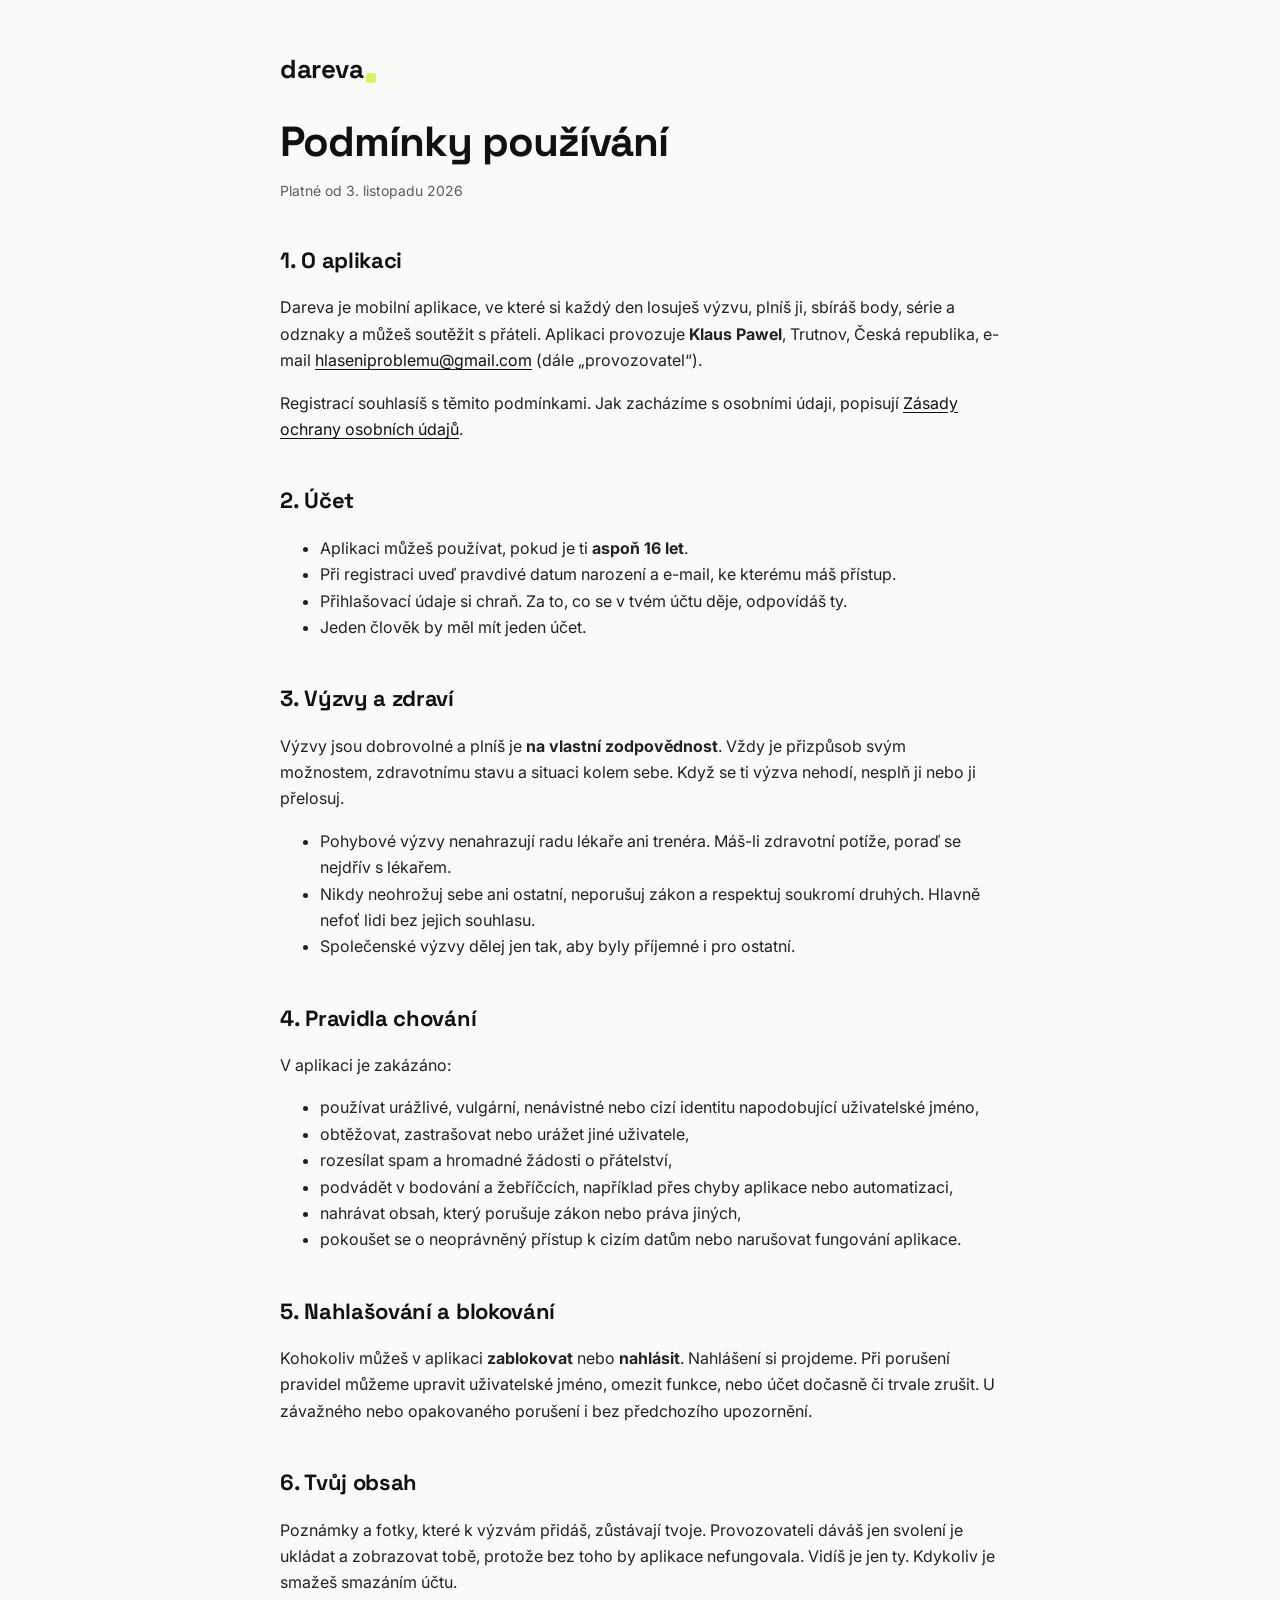
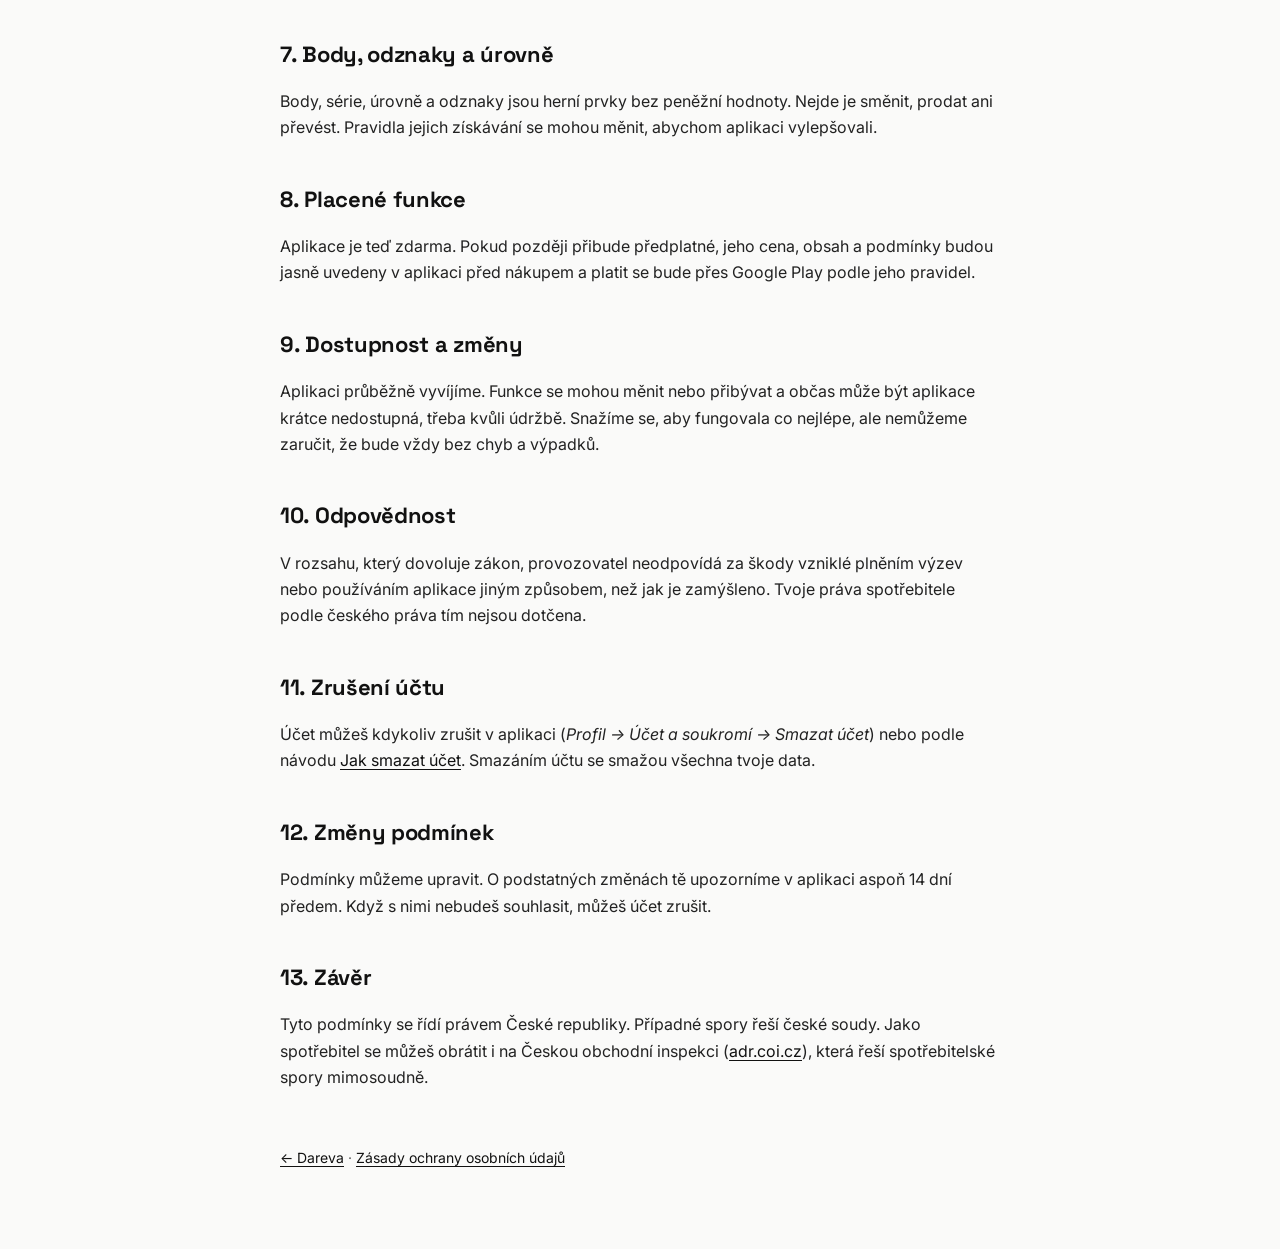
==== podminky.html @ ab892ec5 "Add files via upload" ====
<!doctype html>
<html lang="cs">
<head>
<meta charset="utf-8">
<meta name="viewport" content="width=device-width, initial-scale=1">
<title>Podmínky používání – Dareva</title>
<meta name="description" content="Pravidla používání aplikace Dareva.">
<link rel="preconnect" href="https://fonts.googleapis.com">
<link href="https://fonts.googleapis.com/css2?family=Inter:wght@400;600&family=Space+Grotesk:wght@700&display=swap" rel="stylesheet">
<link rel="stylesheet" href="styl.css">
</head>
<body>
<main>
  <a class="logo" href="index.html">dareva<span></span></a>
  <h1>Podmínky používání</h1>
  <p class="meta">Platné od 3. listopadu 2026</p>

  <h2>1. O aplikaci</h2>
  <p>Dareva je mobilní aplikace, ve které si každý den losuješ výzvu, plníš ji, sbíráš body, série a odznaky a můžeš soutěžit s přáteli. Aplikaci provozuje <strong>Klaus Pawel</strong>, Trutnov, Česká republika, e-mail <a href="mailto:hlaseniproblemu@gmail.com">hlaseniproblemu@gmail.com</a> (dále „provozovatel“).</p>
  <p>Registrací souhlasíš s těmito podmínkami. Jak zacházíme s osobními údaji, popisují <a href="soukromi.html">Zásady ochrany osobních údajů</a>.</p>

  <h2>2. Účet</h2>
  <ul>
    <li>Aplikaci můžeš používat, pokud je ti <strong>aspoň 16 let</strong>.</li>
    <li>Při registraci uveď pravdivé datum narození a e-mail, ke kterému máš přístup.</li>
    <li>Přihlašovací údaje si chraň. Za to, co se v tvém účtu děje, odpovídáš ty.</li>
    <li>Jeden člověk by měl mít jeden účet.</li>
  </ul>

  <h2>3. Výzvy a zdraví</h2>
  <p>Výzvy jsou dobrovolné a plníš je <strong>na vlastní zodpovědnost</strong>. Vždy je přizpůsob svým možnostem, zdravotnímu stavu a situaci kolem sebe. Když se ti výzva nehodí, nesplň ji nebo ji přelosuj.</p>
  <ul>
    <li>Pohybové výzvy nenahrazují radu lékaře ani trenéra. Máš-li zdravotní potíže, poraď se nejdřív s lékařem.</li>
    <li>Nikdy neohrožuj sebe ani ostatní, neporušuj zákon a respektuj soukromí druhých. Hlavně nefoť lidi bez jejich souhlasu.</li>
    <li>Společenské výzvy dělej jen tak, aby byly příjemné i pro ostatní.</li>
  </ul>

  <h2>4. Pravidla chování</h2>
  <p>V aplikaci je zakázáno:</p>
  <ul>
    <li>používat urážlivé, vulgární, nenávistné nebo cizí identitu napodobující uživatelské jméno,</li>
    <li>obtěžovat, zastrašovat nebo urážet jiné uživatele,</li>
    <li>rozesílat spam a hromadné žádosti o přátelství,</li>
    <li>podvádět v bodování a žebříčcích, například přes chyby aplikace nebo automatizaci,</li>
    <li>nahrávat obsah, který porušuje zákon nebo práva jiných,</li>
    <li>pokoušet se o neoprávněný přístup k cizím datům nebo narušovat fungování aplikace.</li>
  </ul>

  <h2>5. Nahlašování a blokování</h2>
  <p>Kohokoliv můžeš v aplikaci <strong>zablokovat</strong> nebo <strong>nahlásit</strong>. Nahlášení si projdeme. Při porušení pravidel můžeme upravit uživatelské jméno, omezit funkce, nebo účet dočasně či trvale zrušit. U závažného nebo opakovaného porušení i bez předchozího upozornění.</p>

  <h2>6. Tvůj obsah</h2>
  <p>Poznámky a fotky, které k výzvám přidáš, zůstávají tvoje. Provozovateli dáváš jen svolení je ukládat a zobrazovat tobě, protože bez toho by aplikace nefungovala. Vidíš je jen ty. Kdykoliv je smažeš smazáním účtu.</p>

  <h2>7. Body, odznaky a úrovně</h2>
  <p>Body, série, úrovně a odznaky jsou herní prvky bez peněžní hodnoty. Nejde je směnit, prodat ani převést. Pravidla jejich získávání se mohou měnit, abychom aplikaci vylepšovali.</p>

  <h2>8. Placené funkce</h2>
  <p>Aplikace je teď zdarma. Pokud později přibude předplatné, jeho cena, obsah a podmínky budou jasně uvedeny v aplikaci před nákupem a platit se bude přes Google Play podle jeho pravidel.</p>

  <h2>9. Dostupnost a změny</h2>
  <p>Aplikaci průběžně vyvíjíme. Funkce se mohou měnit nebo přibývat a občas může být aplikace krátce nedostupná, třeba kvůli údržbě. Snažíme se, aby fungovala co nejlépe, ale nemůžeme zaručit, že bude vždy bez chyb a výpadků.</p>

  <h2>10. Odpovědnost</h2>
  <p>V rozsahu, který dovoluje zákon, provozovatel neodpovídá za škody vzniklé plněním výzev nebo používáním aplikace jiným způsobem, než jak je zamýšleno. Tvoje práva spotřebitele podle českého práva tím nejsou dotčena.</p>

  <h2>11. Zrušení účtu</h2>
  <p>Účet můžeš kdykoliv zrušit v aplikaci (<em>Profil → Účet a soukromí → Smazat účet</em>) nebo podle návodu <a href="smazani-uctu.html">Jak smazat účet</a>. Smazáním účtu se smažou všechna tvoje data.</p>

  <h2>12. Změny podmínek</h2>
  <p>Podmínky můžeme upravit. O podstatných změnách tě upozorníme v aplikaci aspoň 14 dní předem. Když s nimi nebudeš souhlasit, můžeš účet zrušit.</p>

  <h2>13. Závěr</h2>
  <p>Tyto podmínky se řídí právem České republiky. Případné spory řeší české soudy. Jako spotřebitel se můžeš obrátit i na Českou obchodní inspekci (<a href="https://adr.coi.cz">adr.coi.cz</a>), která řeší spotřebitelské spory mimosoudně.</p>

  <footer><a href="index.html">← Dareva</a> · <a href="soukromi.html">Zásady ochrany osobních údajů</a></footer>
</main>
</body>
</html>
---- styl.css ----
:root { --pozadi:#FAFAF9; --povrch:#FFFFFF; --text:#111111; --tlumeny:#5C5C5C; --okraj:#E7E7E4; --akcent:#D7F75B; }
* { box-sizing: border-box; }
body { margin:0; background:var(--pozadi); color:var(--text); font-family:"Inter",system-ui,-apple-system,"Segoe UI",sans-serif; font-size:16px; line-height:1.65; }
main { max-width:760px; margin:0 auto; padding:48px 20px 80px; }
.logo { font-family:"Space Grotesk",system-ui,sans-serif; font-weight:700; font-size:26px; letter-spacing:-0.5px; text-decoration:none; color:var(--text); display:inline-flex; align-items:flex-end; gap:3px; }
.logo span { display:inline-block; width:10px; height:10px; border-radius:3px; background:var(--akcent); margin-bottom:8px; }
h1 { font-family:"Space Grotesk",system-ui,sans-serif; font-size:clamp(30px,6vw,42px); line-height:1.1; letter-spacing:-1px; margin:28px 0 8px; }
h2 { font-family:"Space Grotesk",system-ui,sans-serif; font-size:22px; letter-spacing:-0.3px; margin:40px 0 8px; }
p, li { color:#222; }
.meta { color:var(--tlumeny); font-size:14px; margin-bottom:28px; }
.karta { background:var(--povrch); border:1px solid var(--okraj); border-radius:12px; padding:18px 20px; margin:16px 0; }
table { width:100%; border-collapse:collapse; font-size:15px; }
th, td { text-align:left; vertical-align:top; padding:10px 8px; border-bottom:1px solid var(--okraj); }
th { font-weight:600; }
.tabulka { overflow-x:auto; }
a { color:var(--text); text-underline-offset:3px; }
a:hover { color:var(--tlumeny); }
.odkazy a { display:block; background:var(--povrch); border:1px solid var(--okraj); border-radius:12px; padding:18px 20px; margin:12px 0; text-decoration:none; font-weight:600; }
.odkazy a:hover { border-color:var(--text); }
footer { margin-top:56px; color:var(--tlumeny); font-size:14px; }
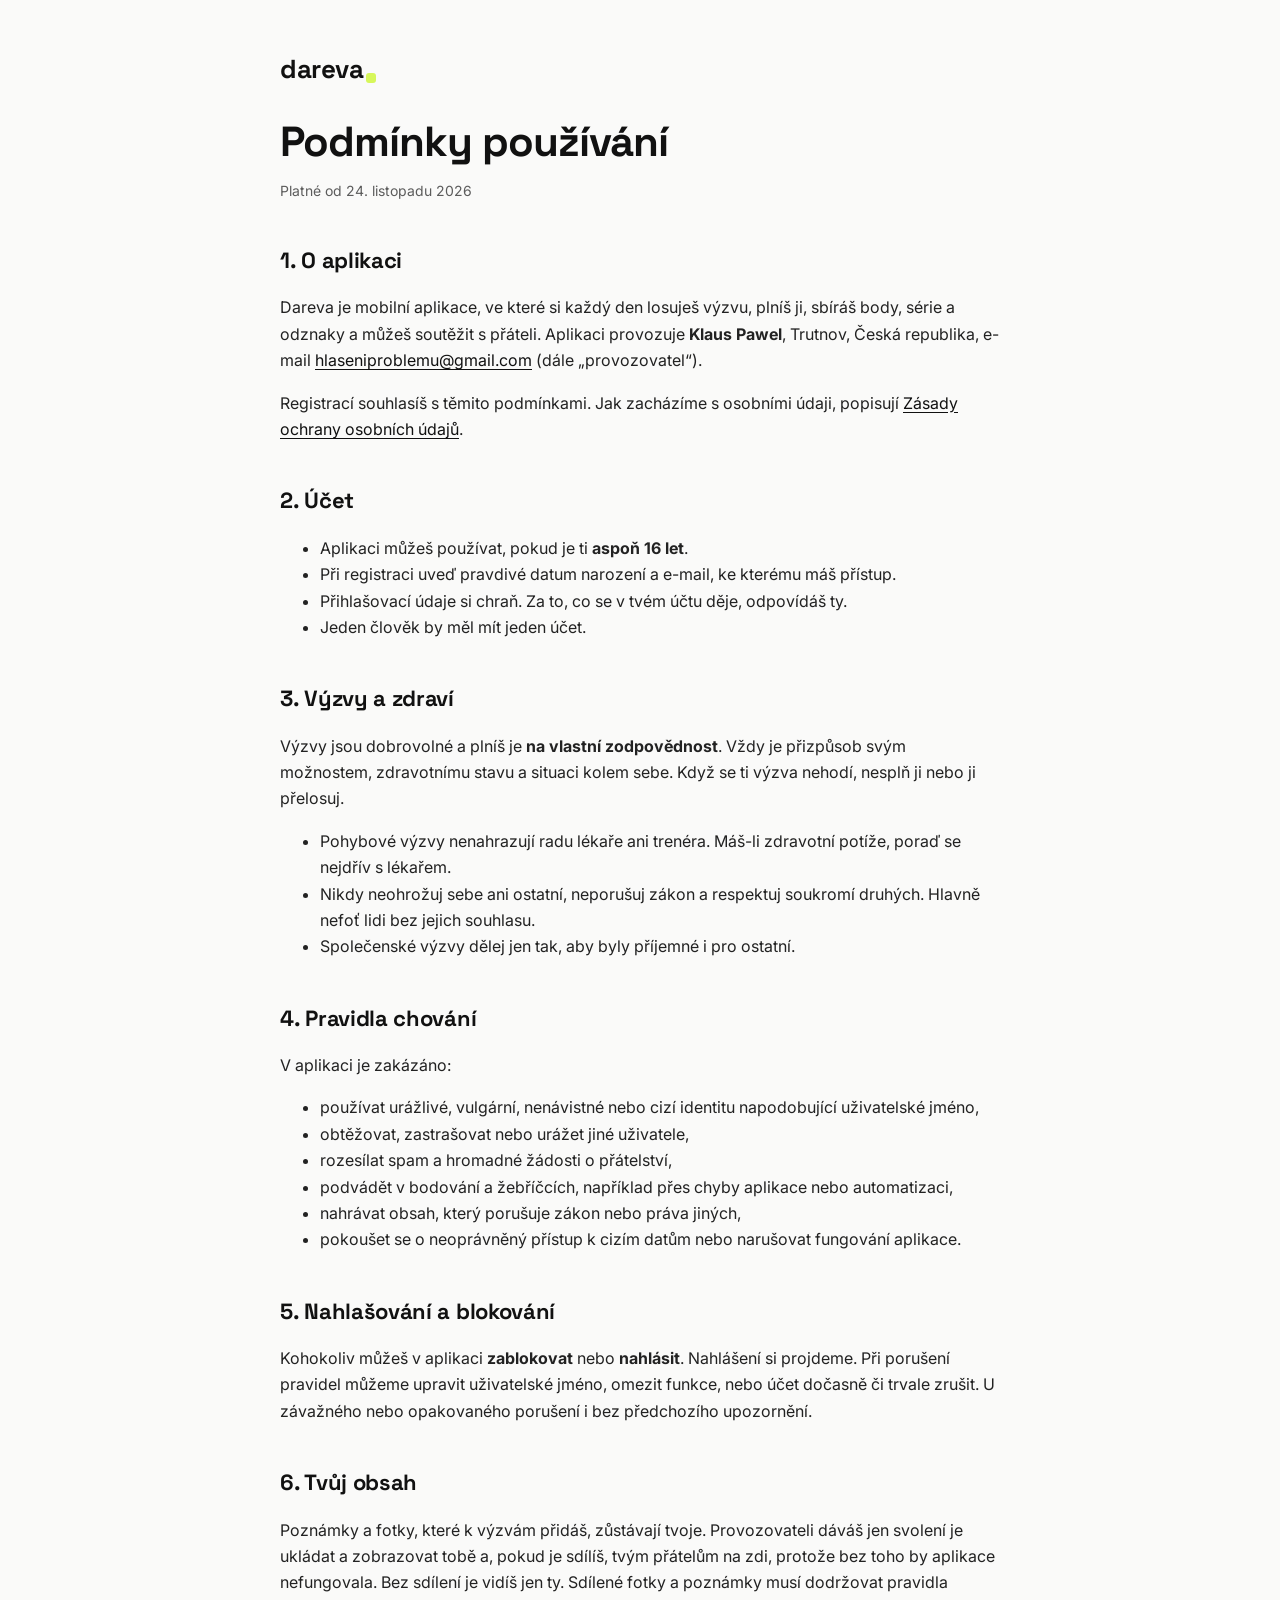
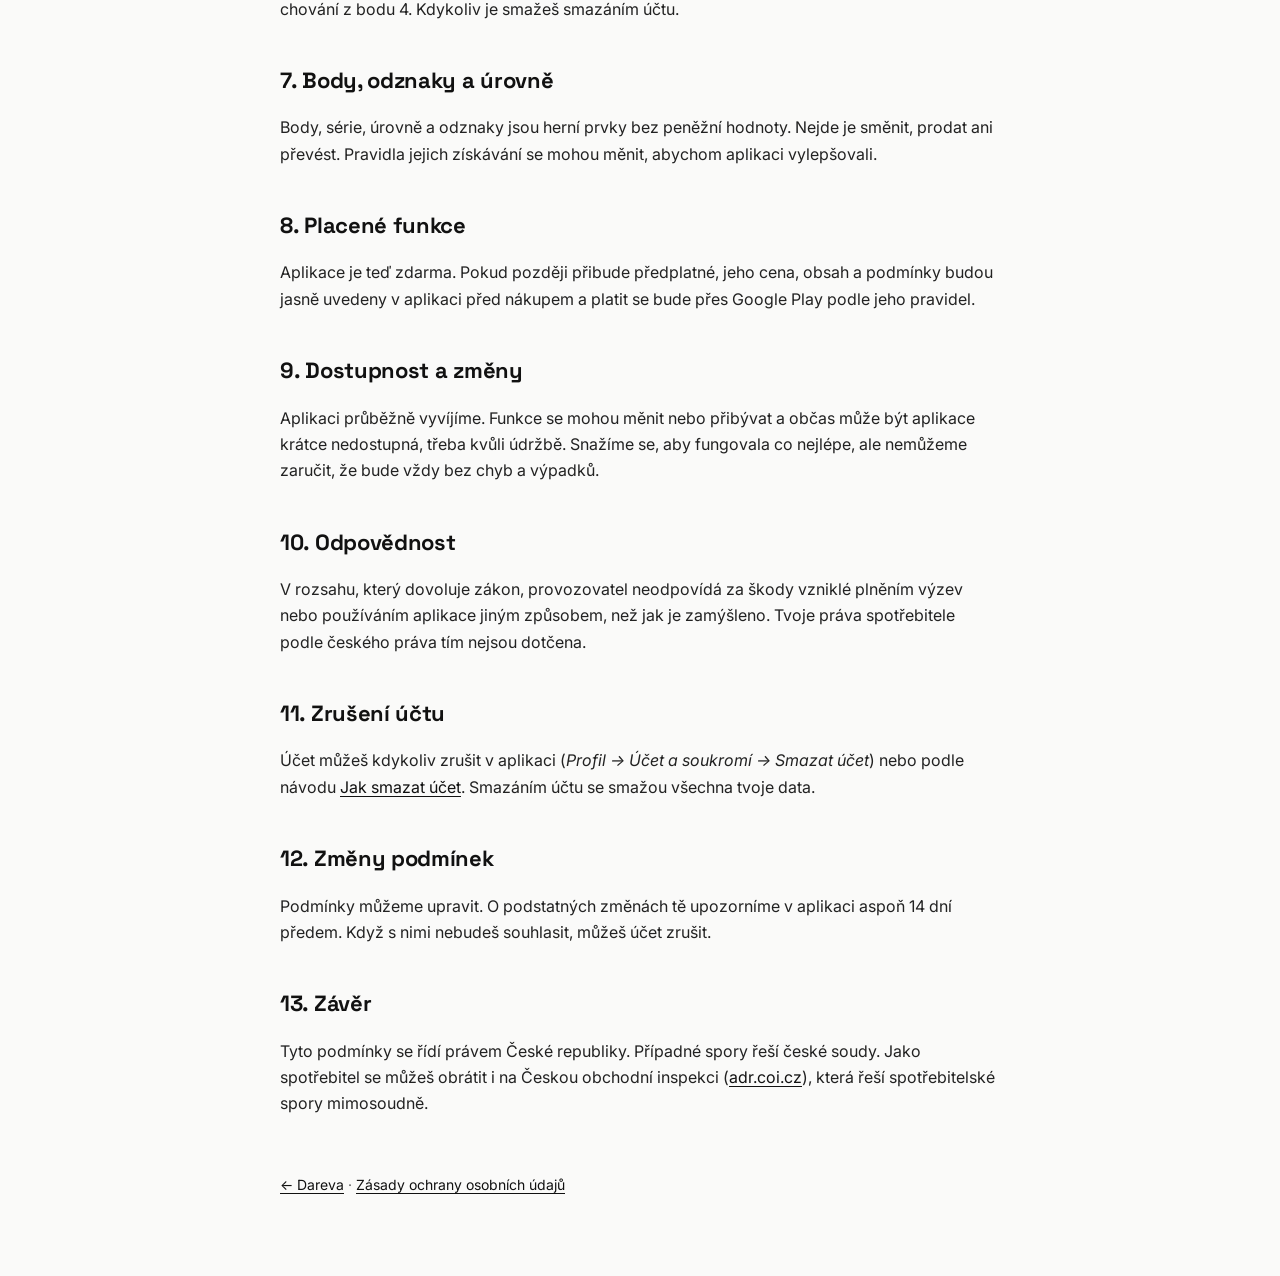
==== commit c890ddeb: "Add files via upload" ====
--- a/podminky.html
+++ b/podminky.html
@@ -13,7 +13,7 @@
 <main>
   <a class="logo" href="index.html">dareva<span></span></a>
   <h1>Podmínky používání</h1>
-  <p class="meta">Platné od 3. listopadu 2026</p>
+  <p class="meta">Platné od 24. listopadu 2026</p>
 
   <h2>1. O aplikaci</h2>
   <p>Dareva je mobilní aplikace, ve které si každý den losuješ výzvu, plníš ji, sbíráš body, série a odznaky a můžeš soutěžit s přáteli. Aplikaci provozuje <strong>Klaus Pawel</strong>, Trutnov, Česká republika, e-mail <a href="mailto:hlaseniproblemu@gmail.com">hlaseniproblemu@gmail.com</a> (dále „provozovatel“).</p>
@@ -50,7 +50,7 @@
   <p>Kohokoliv můžeš v aplikaci <strong>zablokovat</strong> nebo <strong>nahlásit</strong>. Nahlášení si projdeme. Při porušení pravidel můžeme upravit uživatelské jméno, omezit funkce, nebo účet dočasně či trvale zrušit. U závažného nebo opakovaného porušení i bez předchozího upozornění.</p>
 
   <h2>6. Tvůj obsah</h2>
-  <p>Poznámky a fotky, které k výzvám přidáš, zůstávají tvoje. Provozovateli dáváš jen svolení je ukládat a zobrazovat tobě, protože bez toho by aplikace nefungovala. Vidíš je jen ty. Kdykoliv je smažeš smazáním účtu.</p>
+  <p>Poznámky a fotky, které k výzvám přidáš, zůstávají tvoje. Provozovateli dáváš jen svolení je ukládat a zobrazovat tobě a, pokud je sdílíš, tvým přátelům na zdi, protože bez toho by aplikace nefungovala. Bez sdílení je vidíš jen ty. Sdílené fotky a poznámky musí dodržovat pravidla chování z bodu 4. Kdykoliv je smažeš smazáním účtu.</p>
 
   <h2>7. Body, odznaky a úrovně</h2>
   <p>Body, série, úrovně a odznaky jsou herní prvky bez peněžní hodnoty. Nejde je směnit, prodat ani převést. Pravidla jejich získávání se mohou měnit, abychom aplikaci vylepšovali.</p>
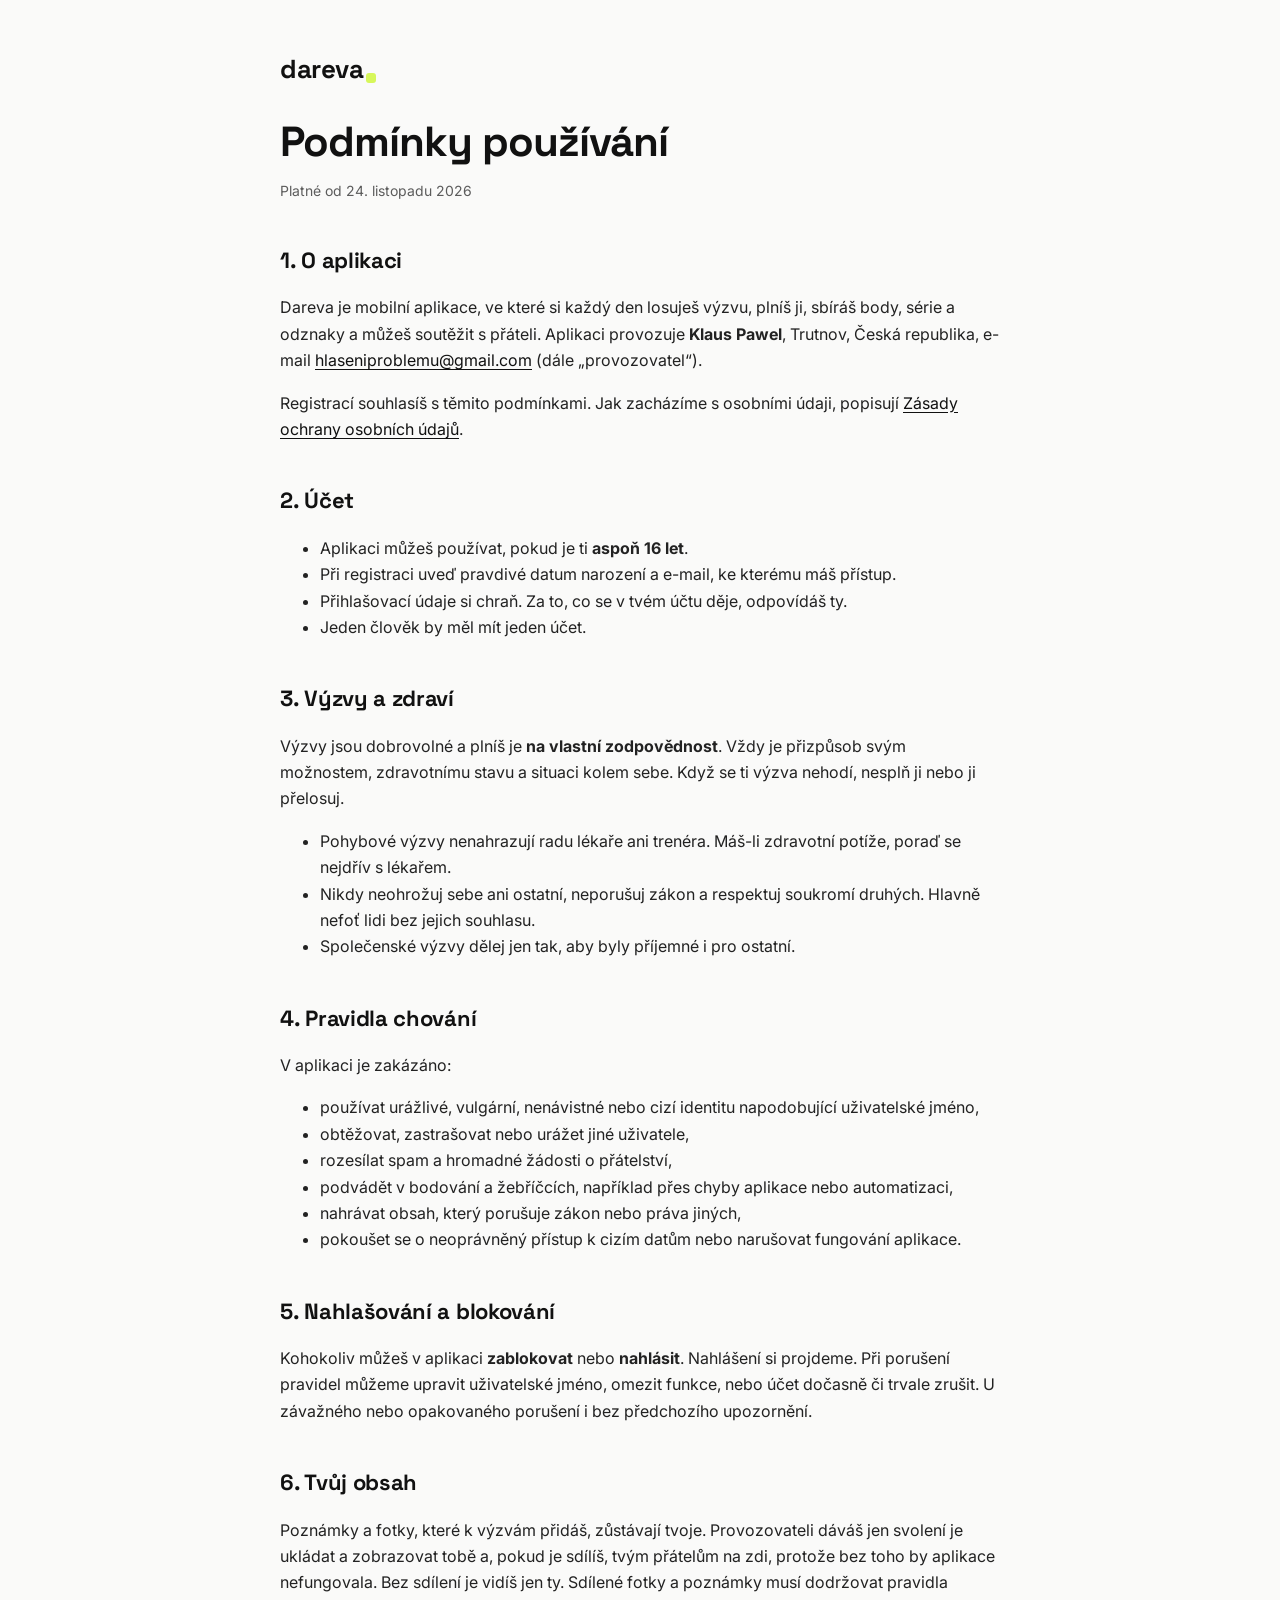
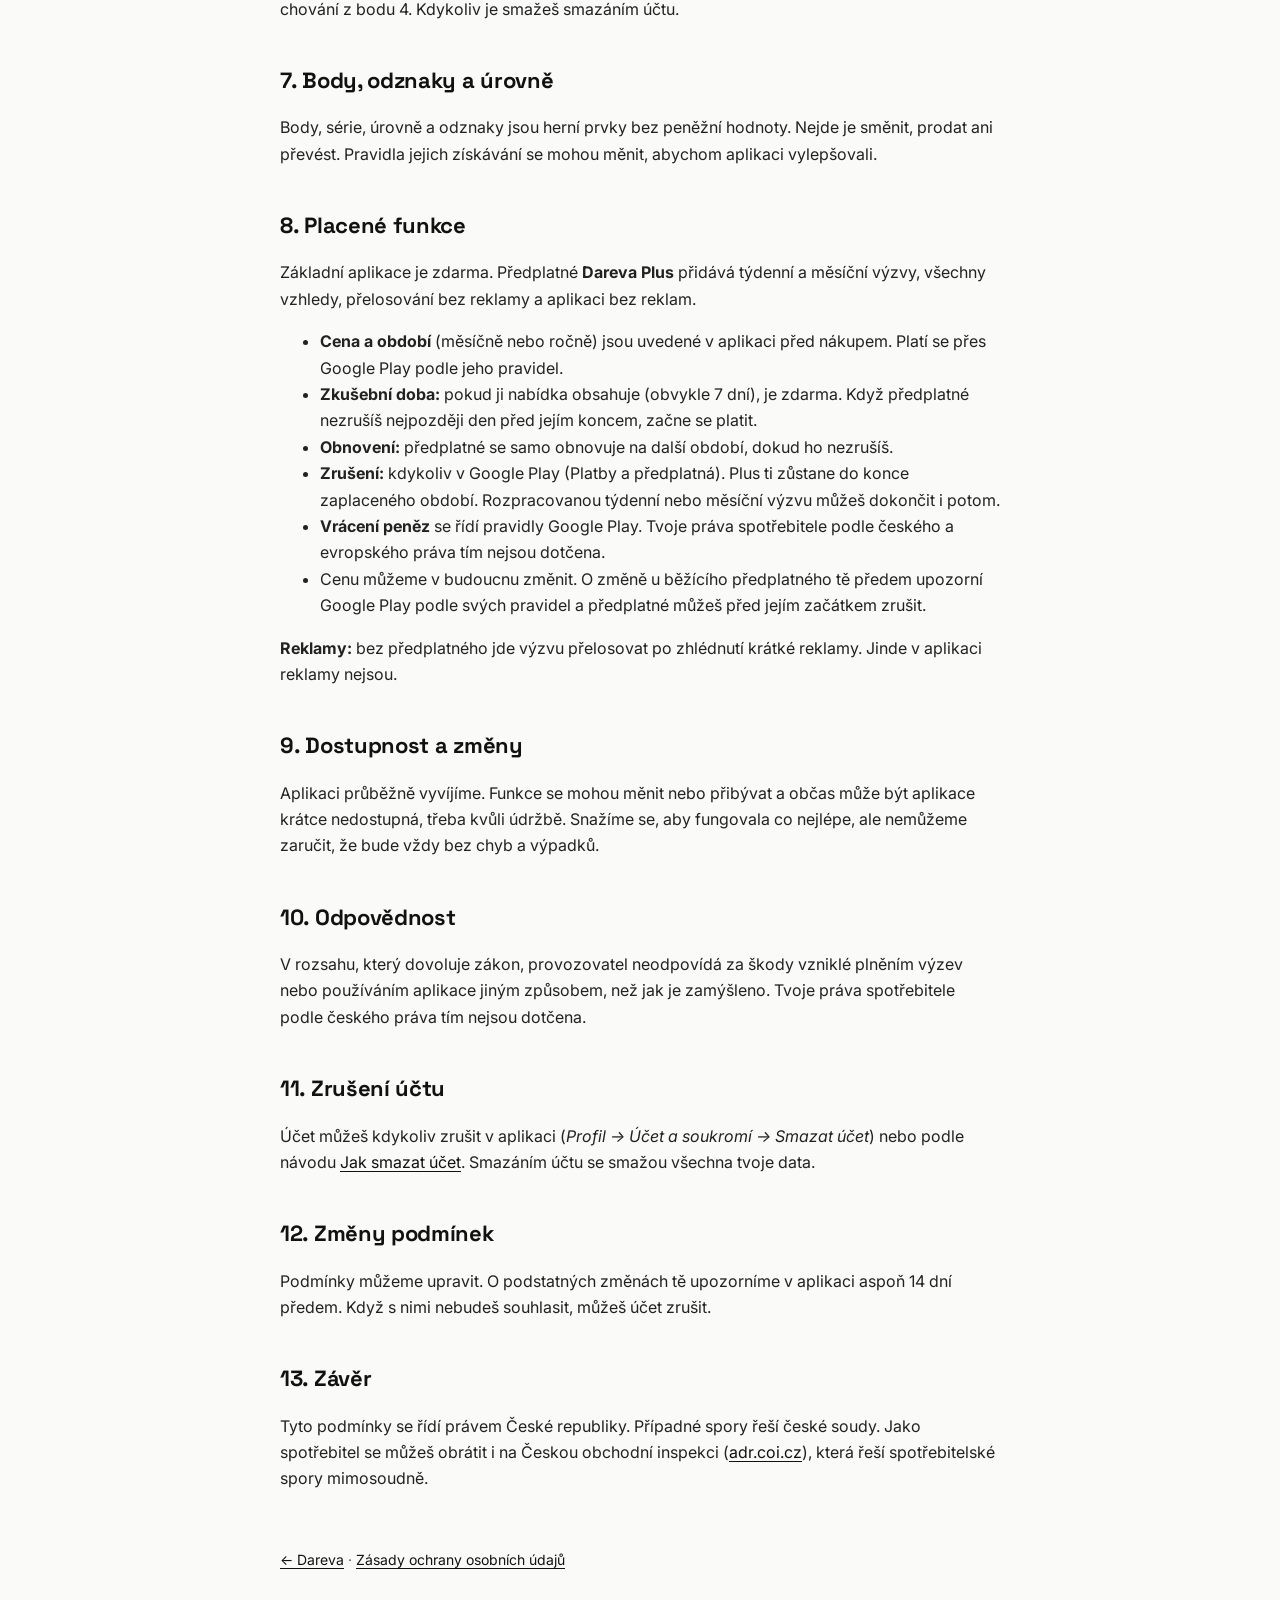
==== commit 37a19041: "Zásady a podmínky pro verzi 1.1.0: zeď, Dareva Plus, reklamy; app-ads.txt Co-Authored-By: Claude Opu" ====
--- a/podminky.html
+++ b/podminky.html
@@ -56,7 +56,16 @@
   <p>Body, série, úrovně a odznaky jsou herní prvky bez peněžní hodnoty. Nejde je směnit, prodat ani převést. Pravidla jejich získávání se mohou měnit, abychom aplikaci vylepšovali.</p>
 
   <h2>8. Placené funkce</h2>
-  <p>Aplikace je teď zdarma. Pokud později přibude předplatné, jeho cena, obsah a podmínky budou jasně uvedeny v aplikaci před nákupem a platit se bude přes Google Play podle jeho pravidel.</p>
+  <p>Základní aplikace je zdarma. Předplatné <strong>Dareva Plus</strong> přidává týdenní a měsíční výzvy, všechny vzhledy, přelosování bez reklamy a aplikaci bez reklam.</p>
+  <ul>
+    <li><strong>Cena a období</strong> (měsíčně nebo ročně) jsou uvedené v aplikaci před nákupem. Platí se přes Google Play podle jeho pravidel.</li>
+    <li><strong>Zkušební doba:</strong> pokud ji nabídka obsahuje (obvykle 7 dní), je zdarma. Když předplatné nezrušíš nejpozději den před jejím koncem, začne se platit.</li>
+    <li><strong>Obnovení:</strong> předplatné se samo obnovuje na další období, dokud ho nezrušíš.</li>
+    <li><strong>Zrušení:</strong> kdykoliv v Google Play (Platby a předplatná). Plus ti zůstane do konce zaplaceného období. Rozpracovanou týdenní nebo měsíční výzvu můžeš dokončit i potom.</li>
+    <li><strong>Vrácení peněz</strong> se řídí pravidly Google Play. Tvoje práva spotřebitele podle českého a evropského práva tím nejsou dotčena.</li>
+    <li>Cenu můžeme v budoucnu změnit. O změně u běžícího předplatného tě předem upozorní Google Play podle svých pravidel a předplatné můžeš před jejím začátkem zrušit.</li>
+  </ul>
+  <p><strong>Reklamy:</strong> bez předplatného jde výzvu přelosovat po zhlédnutí krátké reklamy. Jinde v aplikaci reklamy nejsou.</p>
 
   <h2>9. Dostupnost a změny</h2>
   <p>Aplikaci průběžně vyvíjíme. Funkce se mohou měnit nebo přibývat a občas může být aplikace krátce nedostupná, třeba kvůli údržbě. Snažíme se, aby fungovala co nejlépe, ale nemůžeme zaručit, že bude vždy bez chyb a výpadků.</p>
